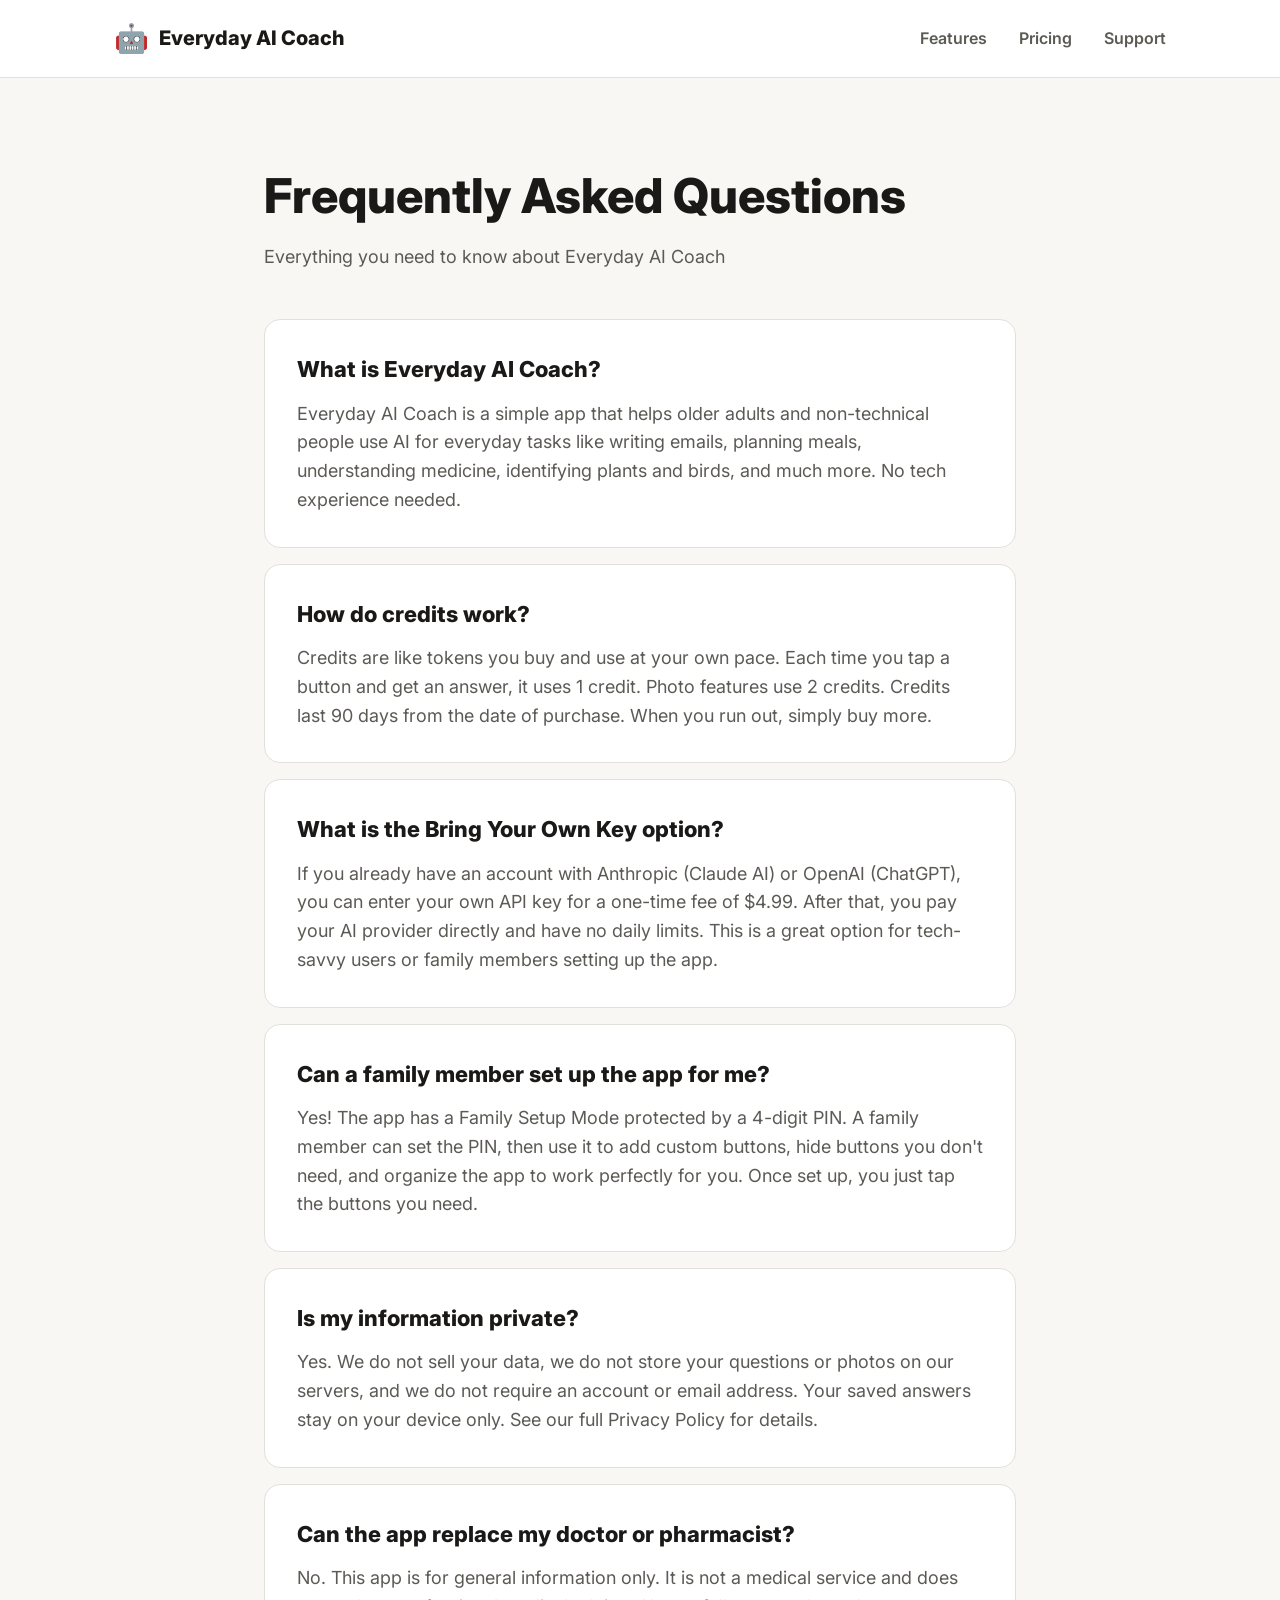
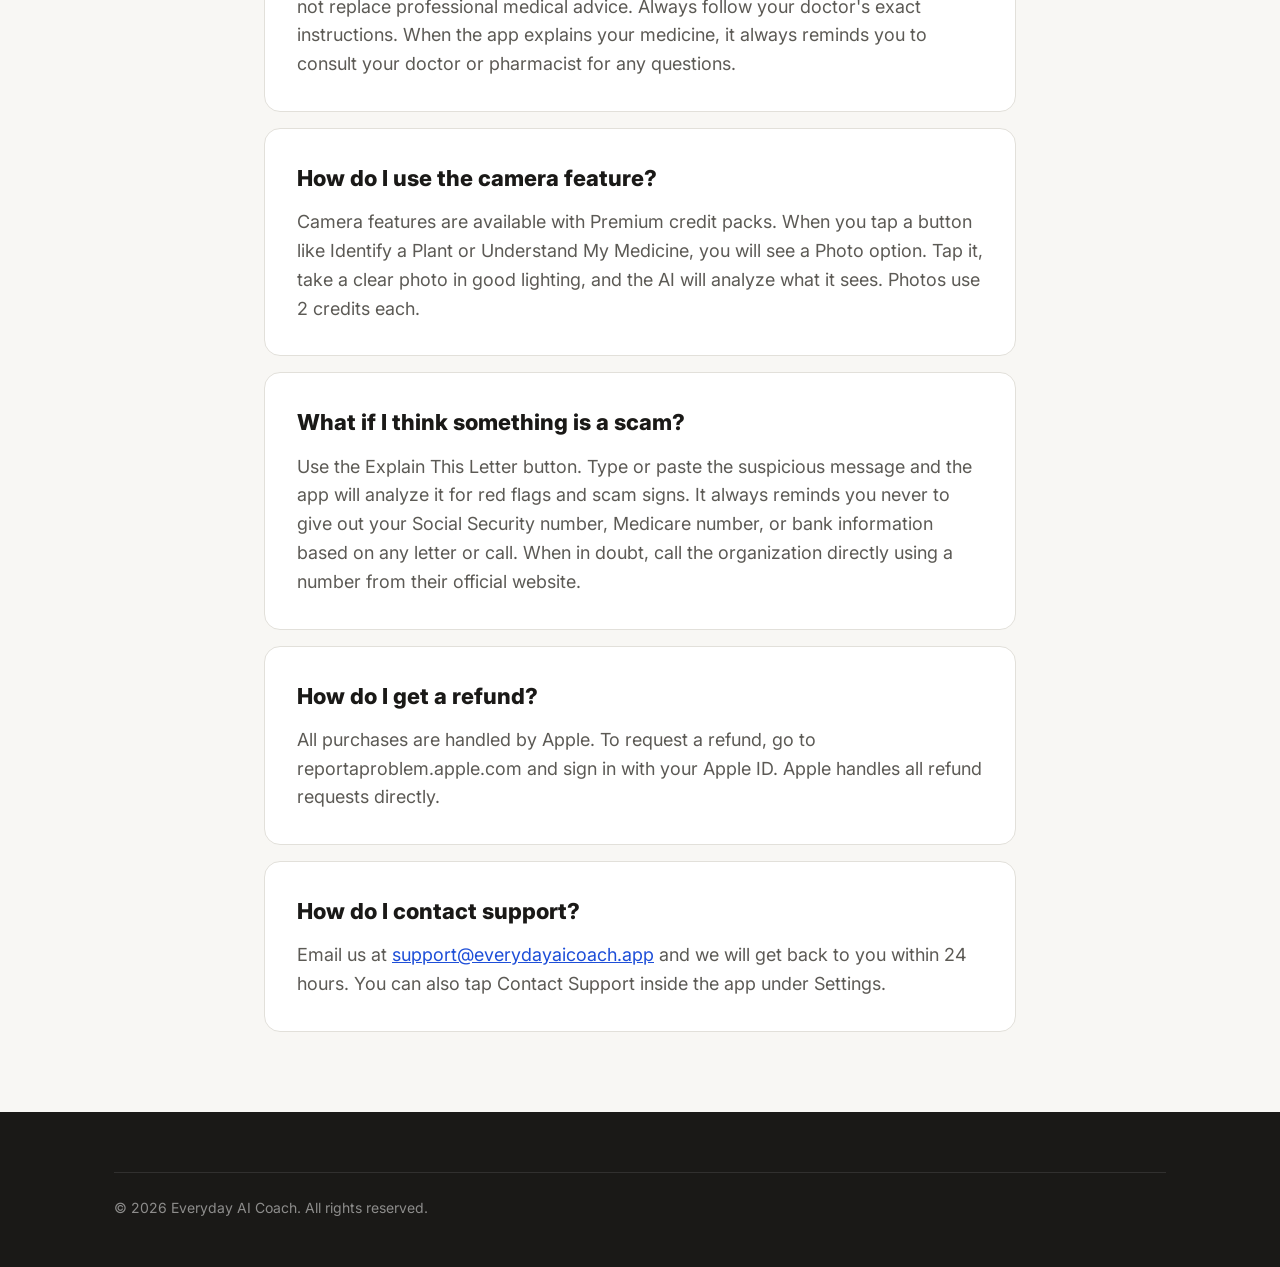
==== faq.html @ 4e6e4cc8 "Add FAQ page, BYOK pricing, update website" ====
<!DOCTYPE html>
<html lang="en">
<head>
  <meta charset="UTF-8" />
  <meta name="viewport" content="width=device-width, initial-scale=1.0" />
  <title>FAQ — Everyday AI Coach</title>
  <link rel="stylesheet" href="styles.css" />
  <link href="https://fonts.googleapis.com/css2?family=Inter:wght@400;600;700;800&display=swap" rel="stylesheet" />
</head>
<body>
  <nav class="nav">
    <div class="nav-inner">
      <div class="nav-logo">
        <a href="index.html" style="display:flex;align-items:center;gap:10px;text-decoration:none;">
          <span class="nav-emoji">🤖</span>
          <span class="nav-name">Everyday AI Coach</span>
        </a>
      </div>
      <div class="nav-links">
        <a href="index.html#features">Features</a>
        <a href="index.html#pricing">Pricing</a>
        <a href="index.html#support">Support</a>
      </div>
    </div>
  </nav>

  <section style="padding: 80px 24px;">
    <div class="container" style="max-width: 800px;">
      <h1 style="font-size:48px;font-weight:800;margin-bottom:8px;">Frequently Asked Questions</h1>
      <p style="color:#5C5A55;margin-bottom:48px;">Everything you need to know about Everyday AI Coach</p>

      <div style="display:flex;flex-direction:column;gap:16px;">

        <div style="background:#fff;border-radius:16px;padding:32px;border:1px solid #E2E0DA;">
          <h2 style="font-size:22px;font-weight:800;margin-bottom:12px;">What is Everyday AI Coach?</h2>
          <p style="color:#5C5A55;line-height:1.6;">Everyday AI Coach is a simple app that helps older adults and non-technical people use AI for everyday tasks like writing emails, planning meals, understanding medicine, identifying plants and birds, and much more. No tech experience needed.</p>
        </div>

        <div style="background:#fff;border-radius:16px;padding:32px;border:1px solid #E2E0DA;">
          <h2 style="font-size:22px;font-weight:800;margin-bottom:12px;">How do credits work?</h2>
          <p style="color:#5C5A55;line-height:1.6;">Credits are like tokens you buy and use at your own pace. Each time you tap a button and get an answer, it uses 1 credit. Photo features use 2 credits. Credits last 90 days from the date of purchase. When you run out, simply buy more.</p>
        </div>

        <div style="background:#fff;border-radius:16px;padding:32px;border:1px solid #E2E0DA;">
          <h2 style="font-size:22px;font-weight:800;margin-bottom:12px;">What is the Bring Your Own Key option?</h2>
          <p style="color:#5C5A55;line-height:1.6;">If you already have an account with Anthropic (Claude AI) or OpenAI (ChatGPT), you can enter your own API key for a one-time fee of $4.99. After that, you pay your AI provider directly and have no daily limits. This is a great option for tech-savvy users or family members setting up the app.</p>
        </div>

        <div style="background:#fff;border-radius:16px;padding:32px;border:1px solid #E2E0DA;">
          <h2 style="font-size:22px;font-weight:800;margin-bottom:12px;">Can a family member set up the app for me?</h2>
          <p style="color:#5C5A55;line-height:1.6;">Yes! The app has a Family Setup Mode protected by a 4-digit PIN. A family member can set the PIN, then use it to add custom buttons, hide buttons you don't need, and organize the app to work perfectly for you. Once set up, you just tap the buttons you need.</p>
        </div>

        <div style="background:#fff;border-radius:16px;padding:32px;border:1px solid #E2E0DA;">
          <h2 style="font-size:22px;font-weight:800;margin-bottom:12px;">Is my information private?</h2>
          <p style="color:#5C5A55;line-height:1.6;">Yes. We do not sell your data, we do not store your questions or photos on our servers, and we do not require an account or email address. Your saved answers stay on your device only. See our full Privacy Policy for details.</p>
        </div>

        <div style="background:#fff;border-radius:16px;padding:32px;border:1px solid #E2E0DA;">
          <h2 style="font-size:22px;font-weight:800;margin-bottom:12px;">Can the app replace my doctor or pharmacist?</h2>
          <p style="color:#5C5A55;line-height:1.6;">No. This app is for general information only. It is not a medical service and does not replace professional medical advice. Always follow your doctor's exact instructions. When the app explains your medicine, it always reminds you to consult your doctor or pharmacist for any questions.</p>
        </div>

        <div style="background:#fff;border-radius:16px;padding:32px;border:1px solid #E2E0DA;">
          <h2 style="font-size:22px;font-weight:800;margin-bottom:12px;">How do I use the camera feature?</h2>
          <p style="color:#5C5A55;line-height:1.6;">Camera features are available with Premium credit packs. When you tap a button like Identify a Plant or Understand My Medicine, you will see a Photo option. Tap it, take a clear photo in good lighting, and the AI will analyze what it sees. Photos use 2 credits each.</p>
        </div>

        <div style="background:#fff;border-radius:16px;padding:32px;border:1px solid #E2E0DA;">
          <h2 style="font-size:22px;font-weight:800;margin-bottom:12px;">What if I think something is a scam?</h2>
          <p style="color:#5C5A55;line-height:1.6;">Use the Explain This Letter button. Type or paste the suspicious message and the app will analyze it for red flags and scam signs. It always reminds you never to give out your Social Security number, Medicare number, or bank information based on any letter or call. When in doubt, call the organization directly using a number from their official website.</p>
        </div>

        <div style="background:#fff;border-radius:16px;padding:32px;border:1px solid #E2E0DA;">
          <h2 style="font-size:22px;font-weight:800;margin-bottom:12px;">How do I get a refund?</h2>
          <p style="color:#5C5A55;line-height:1.6;">All purchases are handled by Apple. To request a refund, go to reportaproblem.apple.com and sign in with your Apple ID. Apple handles all refund requests directly.</p>
        </div>

        <div style="background:#fff;border-radius:16px;padding:32px;border:1px solid #E2E0DA;">
          <h2 style="font-size:22px;font-weight:800;margin-bottom:12px;">How do I contact support?</h2>
          <p style="color:#5C5A55;line-height:1.6;">Email us at <a href="mailto:support@everydayaicoach.app" style="color:#1D4ED8;">support@everydayaicoach.app</a> and we will get back to you within 24 hours. You can also tap Contact Support inside the app under Settings.</p>
        </div>

      </div>
    </div>
  </section>

  <footer class="footer">
    <div class="container">
      <div class="footer-bottom">
        <p>© 2026 Everyday AI Coach. All rights reserved.</p>
      </div>
    </div>
  </footer>
</body>
</html>
---- styles.css ----
* { margin: 0; padding: 0; box-sizing: border-box; }

:root {
  --primary: #1D4ED8;
  --primary-dark: #1E3A8A;
  --primary-light: #DBEAFE;
  --text: #1A1917;
  --text-secondary: #5C5A55;
  --background: #F8F7F4;
  --surface: #FFFFFF;
  --border: #E2E0DA;
  --success: #166534;
  --success-light: #DCFCE7;
  --warning: #92400E;
  --radius: 16px;
}

body {
  font-family: 'Inter', sans-serif;
  background: var(--background);
  color: var(--text);
  font-size: 18px;
  line-height: 1.6;
}

.container { max-width: 1100px; margin: 0 auto; padding: 0 24px; }

/* NAV */
.nav {
  background: var(--surface);
  border-bottom: 1px solid var(--border);
  padding: 16px 0;
  position: sticky;
  top: 0;
  z-index: 100;
}
.nav-inner {
  max-width: 1100px;
  margin: 0 auto;
  padding: 0 24px;
  display: flex;
  justify-content: space-between;
  align-items: center;
}
.nav-logo { display: flex; align-items: center; gap: 10px; }
.nav-emoji { font-size: 28px; }
.nav-name { font-size: 20px; font-weight: 800; color: var(--text); }
.nav-links { display: flex; gap: 32px; }
.nav-links a { color: var(--text-secondary); text-decoration: none; font-weight: 600; font-size: 16px; }
.nav-links a:hover { color: var(--primary); }

/* HERO */
.hero {
  background: linear-gradient(135deg, #1E3A8A 0%, #1D4ED8 50%, #0E7490 100%);
  padding: 100px 24px;
  text-align: center;
}
.hero-inner { max-width: 800px; margin: 0 auto; }
.hero-badge {
  display: inline-block;
  background: rgba(255,255,255,0.2);
  color: #FFFFFF;
  padding: 8px 20px;
  border-radius: 999px;
  font-size: 16px;
  font-weight: 700;
  margin-bottom: 24px;
}
.hero-title {
  font-size: 64px;
  font-weight: 800;
  color: #FFFFFF;
  line-height: 1.1;
  margin-bottom: 24px;
  letter-spacing: -2px;
}
.hero-subtitle {
  font-size: 22px;
  color: rgba(255,255,255,0.88);
  margin-bottom: 40px;
  line-height: 1.6;
}
.hero-buttons { display: flex; gap: 16px; justify-content: center; flex-wrap: wrap; margin-bottom: 20px; }
.btn-primary {
  background: #FFFFFF;
  color: var(--primary);
  padding: 18px 36px;
  border-radius: 999px;
  font-size: 18px;
  font-weight: 800;
  text-decoration: none;
  transition: transform 0.2s;
}
.btn-primary:hover { transform: translateY(-2px); }
.btn-secondary {
  background: rgba(255,255,255,0.15);
  color: #FFFFFF;
  padding: 18px 36px;
  border-radius: 999px;
  font-size: 18px;
  font-weight: 800;
  text-decoration: none;
  border: 2px solid rgba(255,255,255,0.4);
  transition: transform 0.2s;
}
.btn-secondary:hover { transform: translateY(-2px); }
.hero-note { color: rgba(255,255,255,0.7); font-size: 16px; }

/* SECTIONS */
.section-title { font-size: 40px; font-weight: 800; text-align: center; margin-bottom: 12px; letter-spacing: -1px; }
.section-sub { font-size: 20px; color: var(--text-secondary); text-align: center; margin-bottom: 56px; }

/* HOW IT WORKS */
.how { padding: 100px 0; background: var(--surface); }
.steps { display: grid; grid-template-columns: repeat(3, 1fr); gap: 40px; }
.step { text-align: center; padding: 40px 24px; }
.step-num {
  width: 48px; height: 48px;
  background: var(--primary);
  color: #FFF;
  border-radius: 999px;
  font-size: 20px;
  font-weight: 800;
  display: flex; align-items: center; justify-content: center;
  margin: 0 auto 16px;
}
.step-icon { font-size: 48px; margin-bottom: 16px; }
.step h3 { font-size: 22px; font-weight: 800; margin-bottom: 12px; }
.step p { color: var(--text-secondary); font-size: 17px; }

/* FEATURES */
.features { padding: 100px 0; background: var(--background); }
.features-grid { display: grid; grid-template-columns: repeat(3, 1fr); gap: 24px; }
.feature-card {
  background: var(--surface);
  border-radius: var(--radius);
  padding: 32px;
  border: 1px solid var(--border);
  position: relative;
  transition: transform 0.2s;
}
.feature-card:hover { transform: translateY(-4px); }
.feature-emoji { font-size: 40px; margin-bottom: 16px; }
.feature-card h3 { font-size: 20px; font-weight: 800; margin-bottom: 8px; }
.feature-card p { color: var(--text-secondary); font-size: 16px; line-height: 1.5; }
.premium-badge {
  position: absolute;
  top: 16px; right: 16px;
  background: var(--primary);
  color: #FFF;
  padding: 4px 12px;
  border-radius: 999px;
  font-size: 12px;
  font-weight: 700;
}

/* SAFETY */
.safety { padding: 100px 0; background: var(--success-light); }
.safety-inner { display: grid; grid-template-columns: 2fr 1fr; gap: 60px; align-items: center; }
.safety-text h2 { font-size: 36px; font-weight: 800; margin-bottom: 24px; }
.safety-list { list-style: none; }
.safety-list li { font-size: 18px; padding: 10px 0; border-bottom: 1px solid rgba(0,0,0,0.08); }
.safety-badge { text-align: center; }
.shield { font-size: 100px; margin-bottom: 16px; }
.safety-badge p { font-size: 18px; font-weight: 700; color: var(--success); }

/* PRICING */
.pricing { padding: 100px 0; background: var(--surface); }
.pricing-grid { display: grid; grid-template-columns: repeat(4, 1fr); gap: 24px; margin-bottom: 24px; }
.price-card {
  background: var(--background);
  border-radius: var(--radius);
  padding: 32px 24px;
  border: 2px solid var(--border);
  text-align: center;
  position: relative;
}
.price-popular {
  border-color: var(--primary);
  background: var(--primary-light);
  transform: scale(1.03);
}
.popular-badge {
  position: absolute;
  top: -14px; left: 50%; transform: translateX(-50%);
  background: var(--primary);
  color: #FFF;
  padding: 4px 20px;
  border-radius: 999px;
  font-size: 13px;
  font-weight: 800;
  white-space: nowrap;
}
.price-emoji { font-size: 40px; margin-bottom: 12px; }
.price-card h3 { font-size: 22px; font-weight: 800; margin-bottom: 8px; }
.price { font-size: 48px; font-weight: 800; color: var(--primary); margin-bottom: 4px; }
.price-credits { font-size: 16px; color: var(--text-secondary); margin-bottom: 24px; font-weight: 600; }
.price-features { list-style: none; text-align: left; margin-bottom: 24px; }
.price-features li { padding: 6px 0; font-size: 15px; border-bottom: 1px solid var(--border); }
.price-note { font-size: 13px; color: var(--text-secondary); font-style: italic; }
.pricing-note { text-align: center; color: var(--text-secondary); font-size: 16px; margin-top: 16px; }

/* TESTIMONIALS */
.testimonials { padding: 100px 0; background: var(--background); }
.testimonials-grid { display: grid; grid-template-columns: repeat(3, 1fr); gap: 32px; }
.testimonial {
  background: var(--surface);
  border-radius: var(--radius);
  padding: 32px;
  border: 1px solid var(--border);
}
.testimonial-stars { font-size: 20px; margin-bottom: 16px; }
.testimonial p { font-size: 17px; color: var(--text); font-style: italic; margin-bottom: 16px; line-height: 1.6; }
.testimonial-name { font-size: 15px; font-weight: 700; color: var(--text-secondary); }

/* SUPPORT */
.support { padding: 100px 0; background: var(--surface); }
.support-options { display: grid; grid-template-columns: repeat(2, 1fr); gap: 32px; }
.support-card {
  background: var(--background);
  border-radius: var(--radius);
  padding: 40px;
  border: 1px solid var(--border);
  text-align: center;
}
.support-emoji { font-size: 48px; margin-bottom: 16px; }
.support-card h3 { font-size: 22px; font-weight: 800; margin-bottom: 12px; }
.support-card p { color: var(--text-secondary); margin-bottom: 24px; }
.btn-outline {
  display: inline-block;
  border: 2px solid var(--primary);
  color: var(--primary);
  padding: 12px 28px;
  border-radius: 999px;
  font-size: 16px;
  font-weight: 700;
  text-decoration: none;
  transition: all 0.2s;
}
.btn-outline:hover { background: var(--primary); color: #FFF; }

/* PRIVACY */
.privacy-section { padding: 100px 0; background: var(--background); }
.privacy-inner {
  max-width: 800px;
  margin: 0 auto;
  background: var(--surface);
  border-radius: var(--radius);
  padding: 48px;
  border: 1px solid var(--border);
}
.privacy-inner p { font-size: 18px; color: var(--text-secondary); margin-bottom: 24px; }
.privacy-list { list-style: none; margin-bottom: 32px; }
.privacy-list li { padding: 12px 0; font-size: 17px; border-bottom: 1px solid var(--border); }

/* FOOTER */
.footer { background: var(--text); color: #FFF; padding: 60px 0 40px; }
.footer-inner { display: flex; justify-content: space-between; align-items: flex-start; margin-bottom: 40px; gap: 40px; }
.footer-brand .nav-name { color: #FFF; }
.footer-brand p { color: rgba(255,255,255,0.6); font-size: 15px; margin-top: 8px; }
.footer-links { display: flex; gap: 24px; flex-wrap: wrap; }
.footer-links a { color: rgba(255,255,255,0.7); text-decoration: none; font-size: 15px; }
.footer-links a:hover { color: #FFF; }
.footer-bottom { border-top: 1px solid rgba(255,255,255,0.1); padding-top: 24px; }
.footer-bottom p { color: rgba(255,255,255,0.5); font-size: 14px; margin-bottom: 8px; }
.footer-disclaimer { font-size: 13px !important; line-height: 1.5; }

/* RESPONSIVE */
@media (max-width: 768px) {
  .hero-title { font-size: 40px; }
  .hero-subtitle { font-size: 18px; }
  .steps { grid-template-columns: 1fr; }
  .features-grid { grid-template-columns: 1fr; }
  .pricing-grid { grid-template-columns: 1fr; }
  .price-popular { transform: none; }
  .testimonials-grid { grid-template-columns: 1fr; }
  .support-options { grid-template-columns: 1fr; }
  .safety-inner { grid-template-columns: 1fr; }
  .nav-links { display: none; }
  .footer-inner { flex-direction: column; }
  .section-title { font-size: 28px; }
}
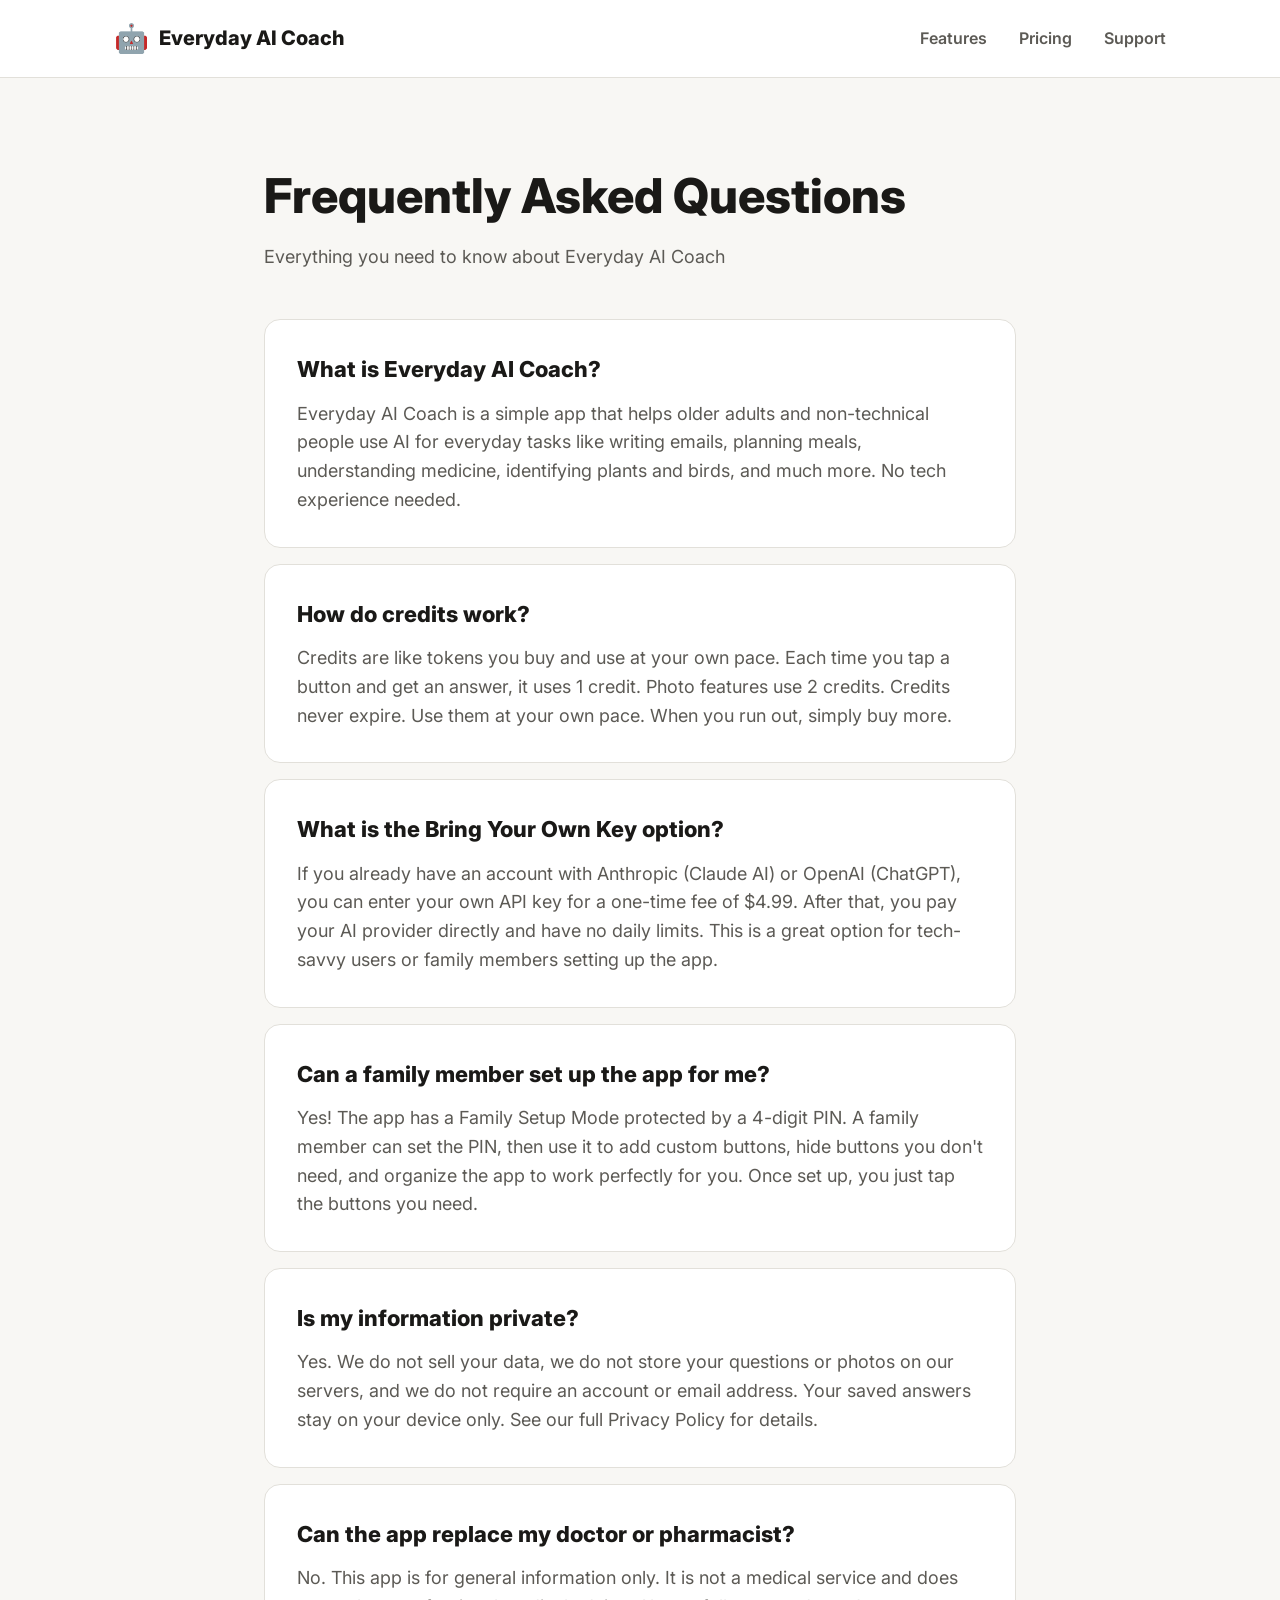
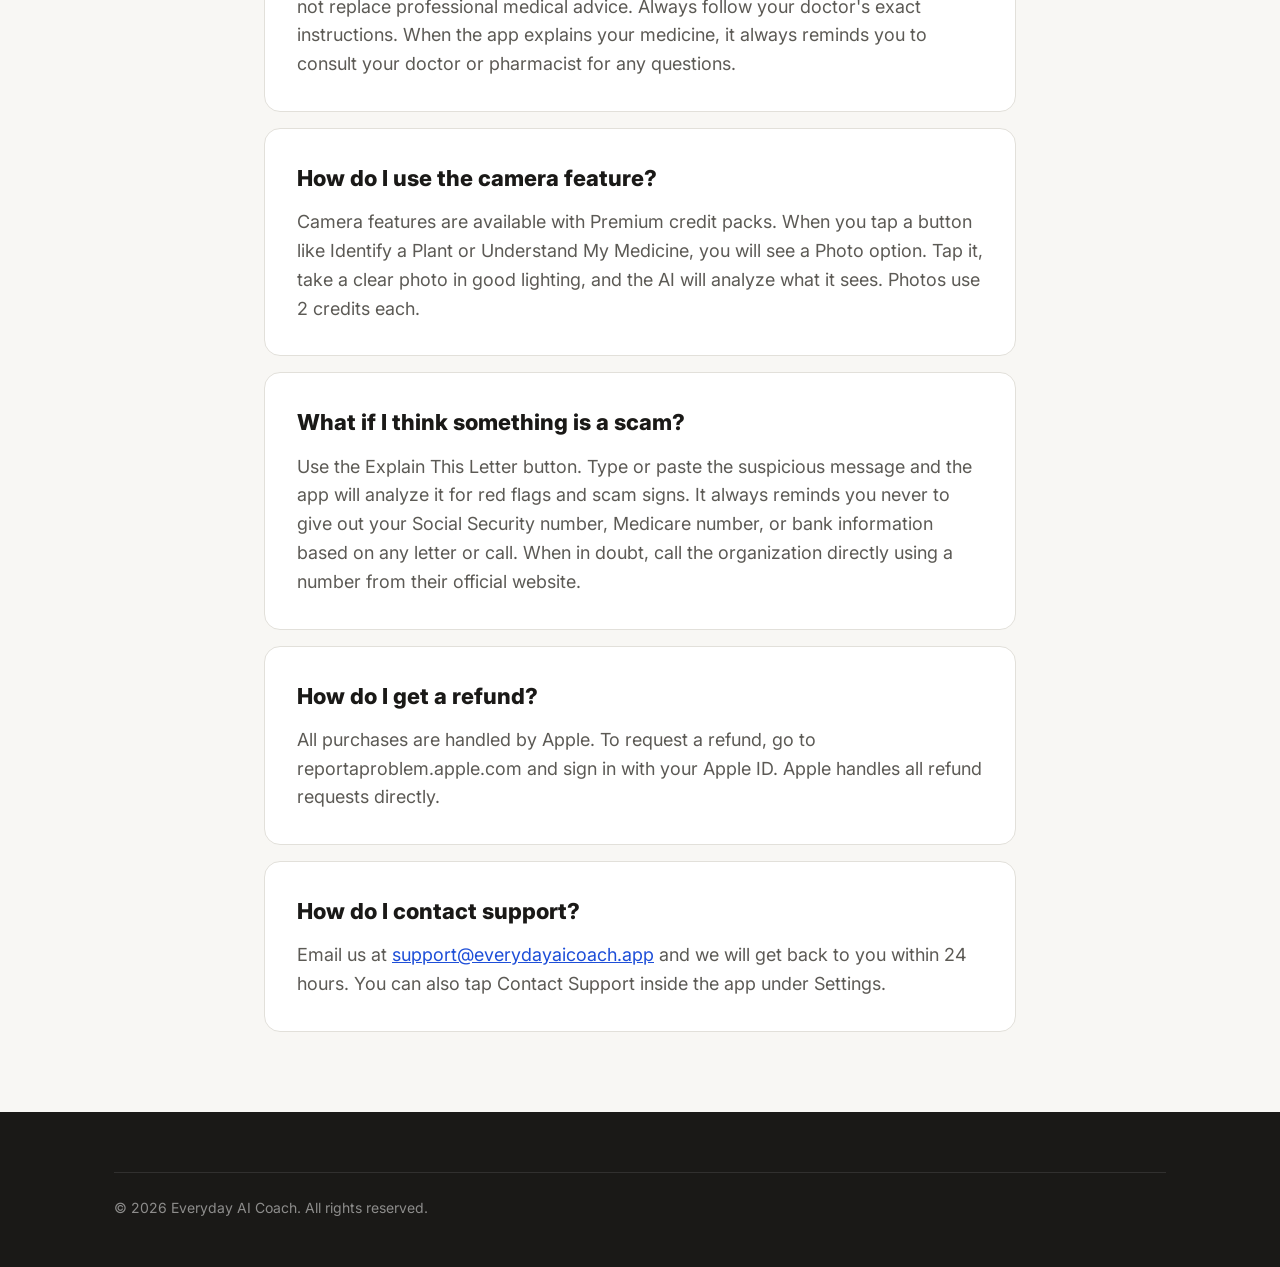
==== commit fddae174: "Credits never expire in FAQ" ====
--- a/faq.html
+++ b/faq.html
@@ -38,7 +38,7 @@
 
         <div style="background:#fff;border-radius:16px;padding:32px;border:1px solid #E2E0DA;">
           <h2 style="font-size:22px;font-weight:800;margin-bottom:12px;">How do credits work?</h2>
-          <p style="color:#5C5A55;line-height:1.6;">Credits are like tokens you buy and use at your own pace. Each time you tap a button and get an answer, it uses 1 credit. Photo features use 2 credits. Credits last 90 days from the date of purchase. When you run out, simply buy more.</p>
+          <p style="color:#5C5A55;line-height:1.6;">Credits are like tokens you buy and use at your own pace. Each time you tap a button and get an answer, it uses 1 credit. Photo features use 2 credits. Credits never expire. Use them at your own pace. When you run out, simply buy more.</p>
         </div>
 
         <div style="background:#fff;border-radius:16px;padding:32px;border:1px solid #E2E0DA;">
